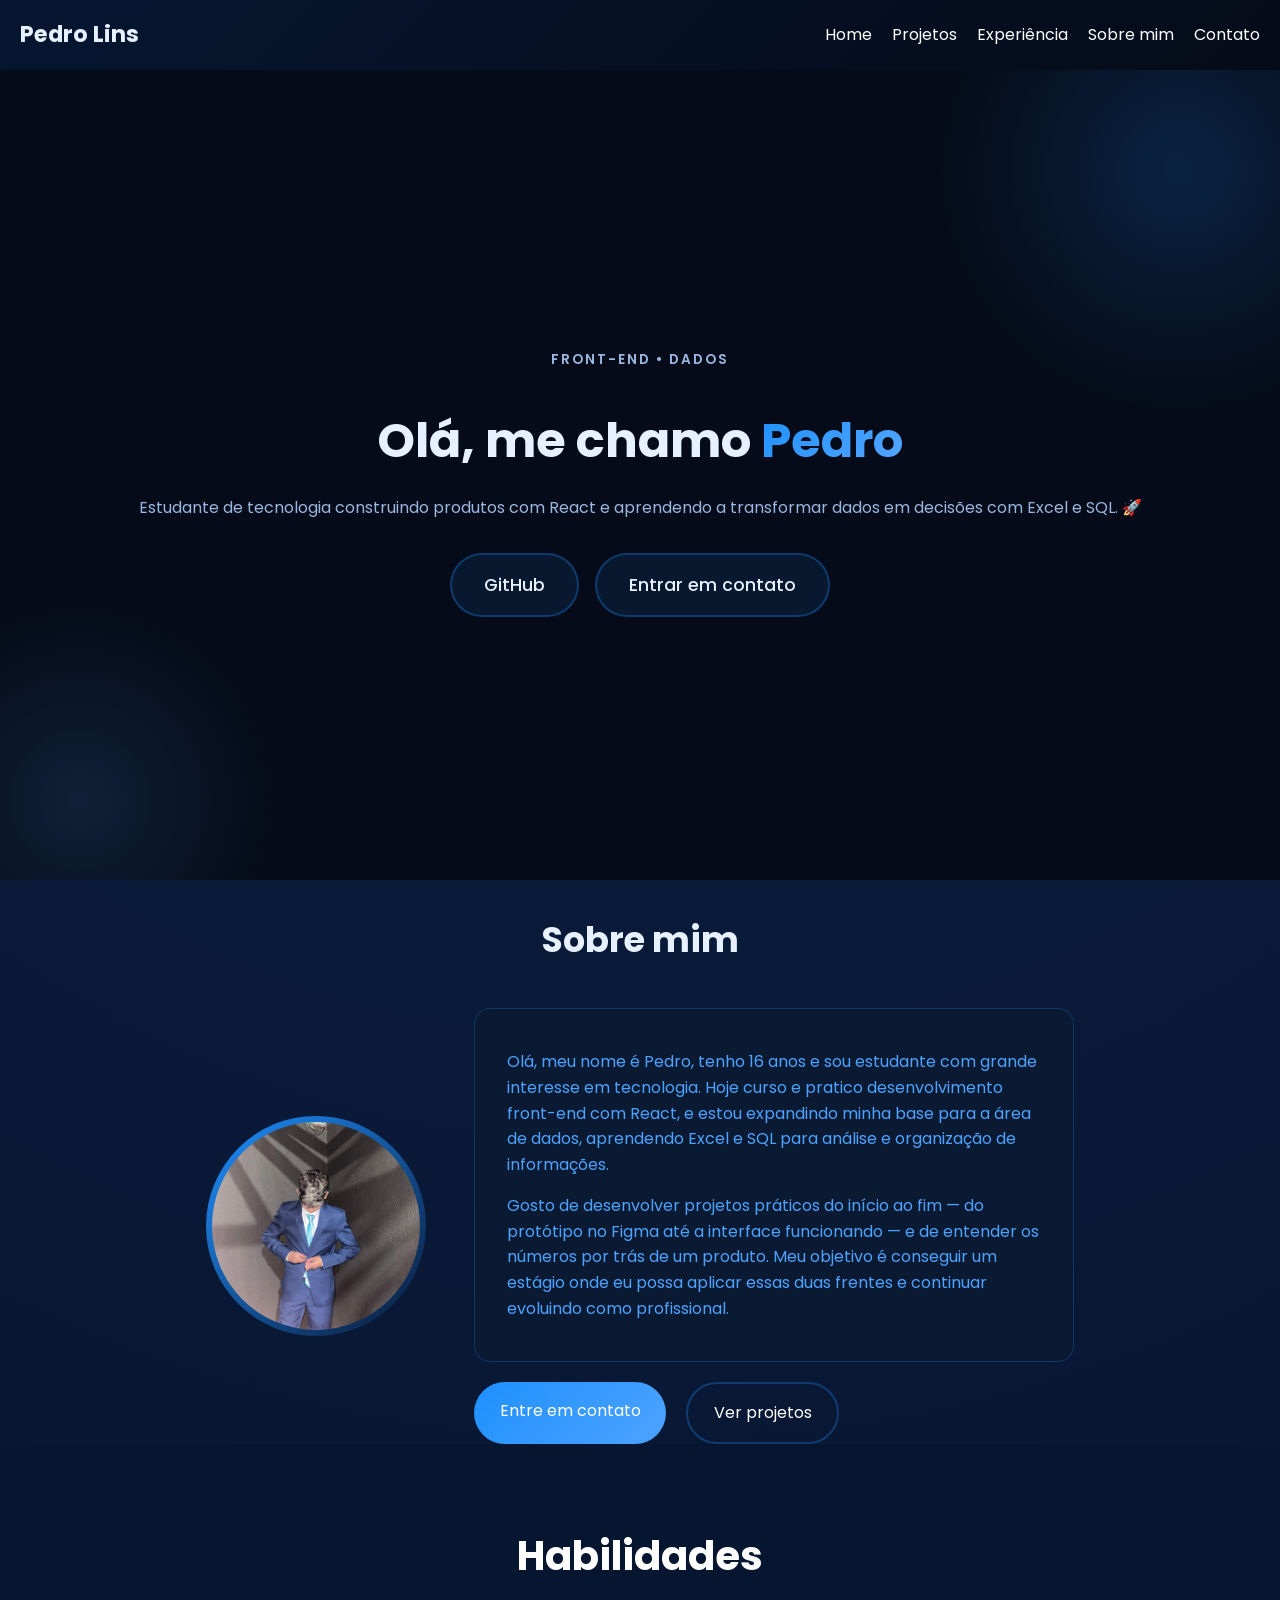
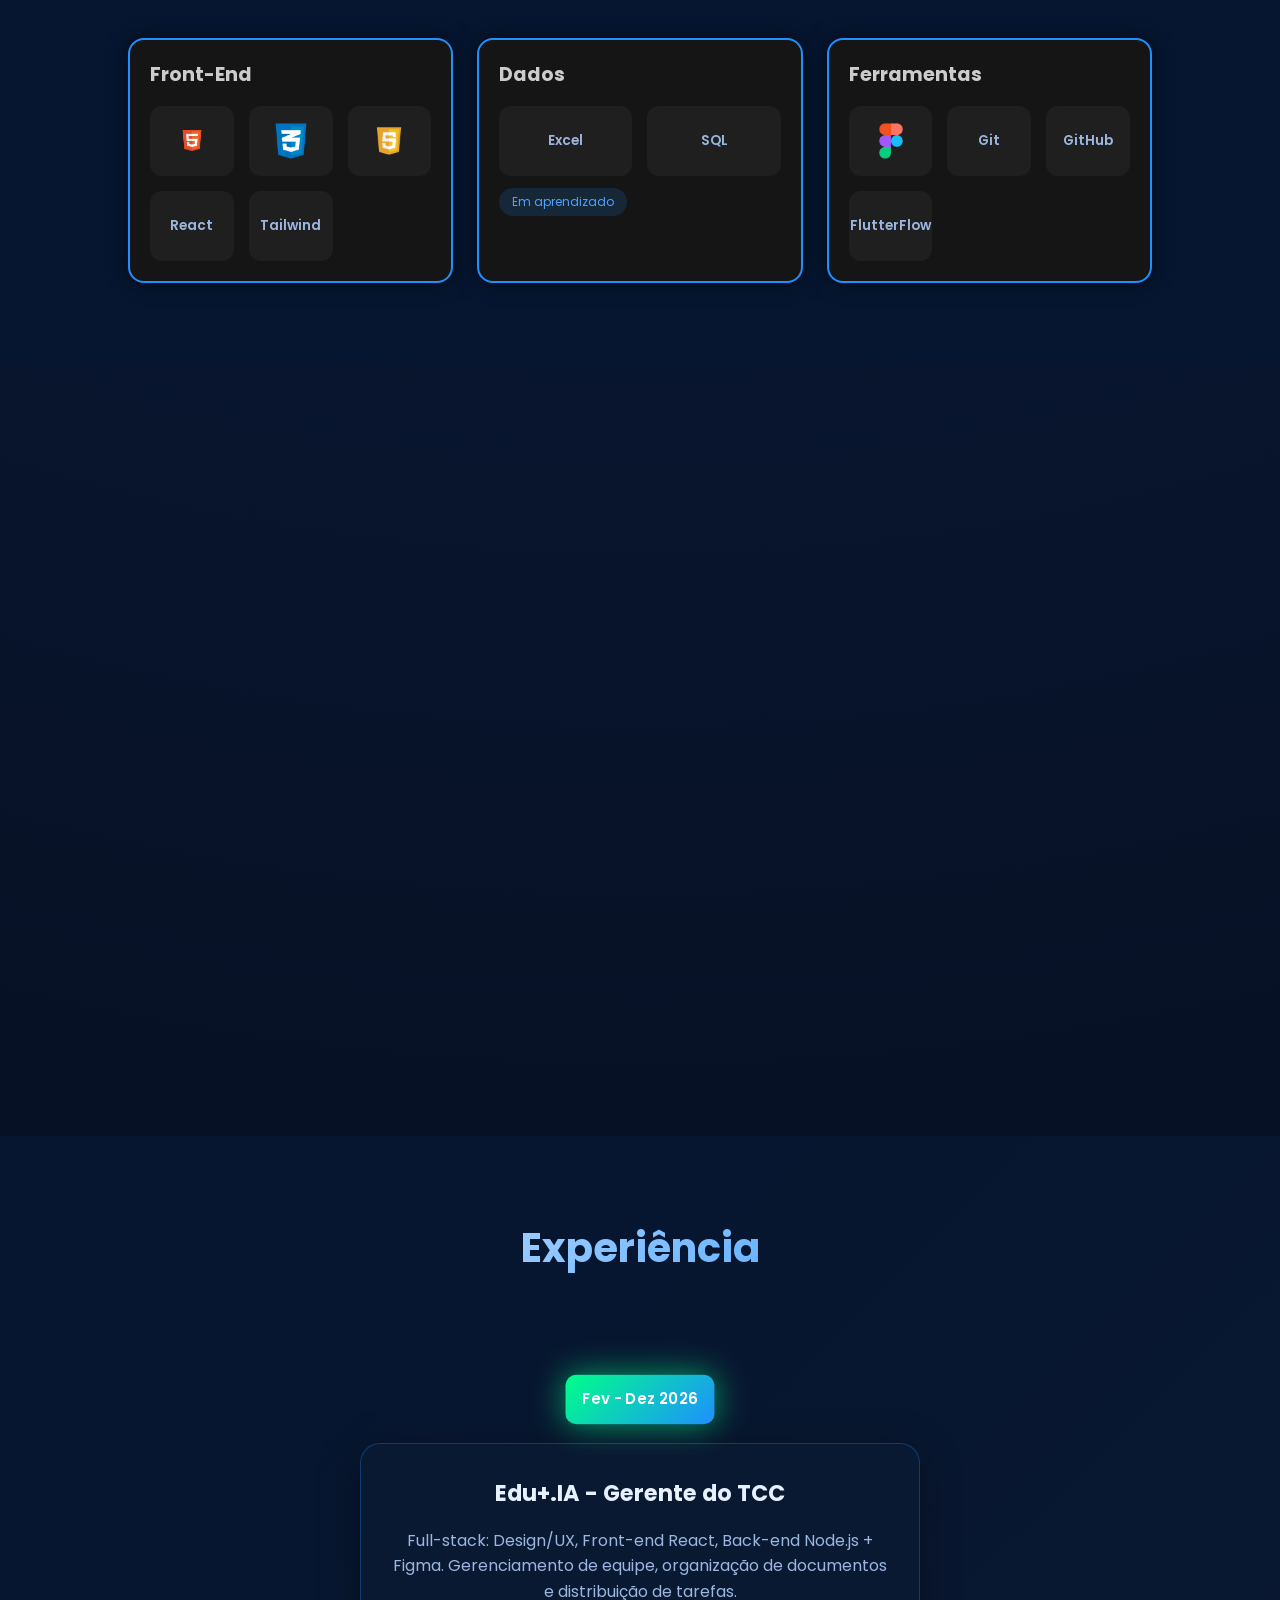
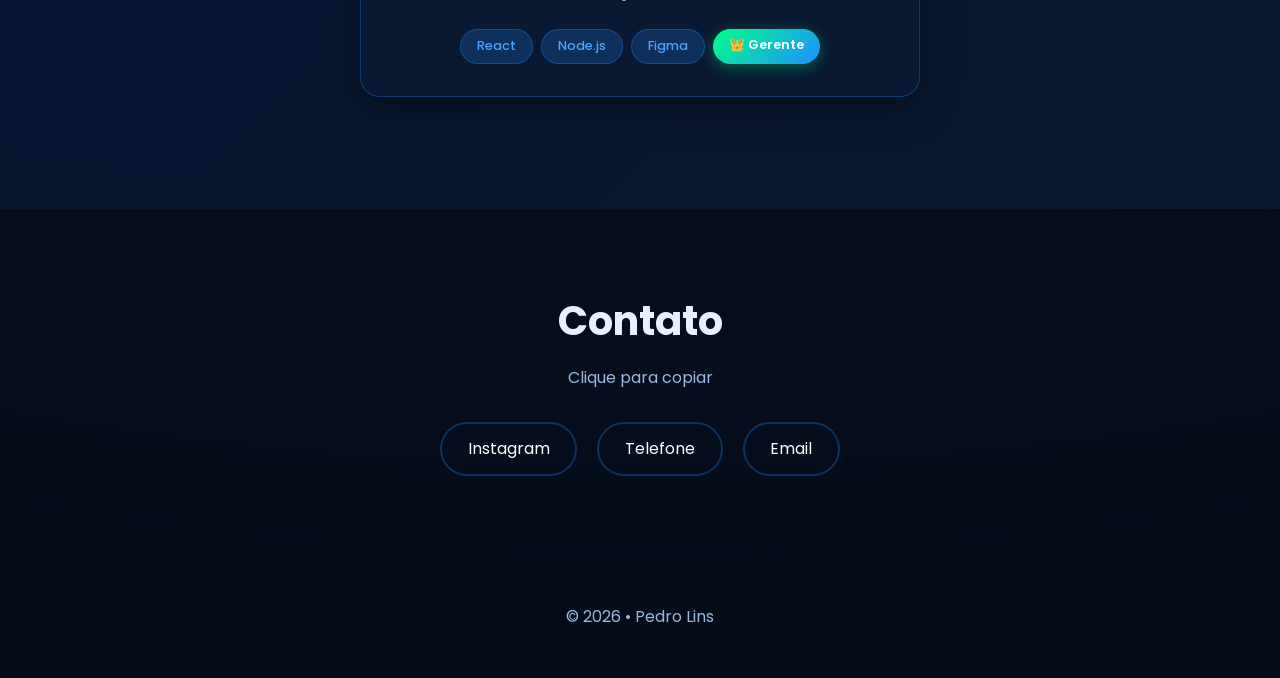
==== Portifólio/index.html @ 2cad2317 "melhorando a responsavidade" ====
<!doctype html>
<html lang="pt-BR">
  <head>
    <meta charset="UTF-8" />
    <meta name="viewport" content="width=device-width, initial-scale=1.0" />
    <title>Pedro Lins | Front-End & Dados</title>
    <meta
      name="description"
      content="Portfólio de Pedro Lins — desenvolvedor front-end em formação com foco em React, e em transição para análise de dados (Excel, SQL). Confira projetos, experiência e certificados."
    />
    <link rel="icon" href="data:image/svg+xml,<svg xmlns=%22http://www.w3.org/2000/svg%22 viewBox=%220 0 100 100%22><text y=%22.9em%22 font-size=%2290%22>👨‍💻</text></svg>" />
    <link rel="preconnect" href="https://fonts.googleapis.com" />
    <link
      href="https://fonts.googleapis.com/css2?family=Poppins:wght@400;500;600;700&display=swap"
      rel="stylesheet"
    />
    <link rel="stylesheet" href="porti.css" />
  </head>

  <body>
    <!-- menu -->
    <header class="menu">
      <div>
        <h1>Pedro Lins</h1>
      </div>

      <button class="menu-toggle" id="menuToggle" aria-label="Abrir menu" aria-expanded="false">
        <span></span><span></span><span></span>
      </button>

      <nav id="navMenu">
        <ul>
          <li><a href="#Home">Home</a></li>
          <li><a href="#Projetos">Projetos</a></li>
          <li><a href="#Experiencia">Experiência</a></li>
          <li><a href="#Sobre">Sobre mim</a></li>
          <li><a href="#Contato">Contato</a></li>
        </ul>
      </nav>
    </header>

    <!-- main -->
    <main id="Home">
      <div class="mainn">
        <div>
          <p class="eyebrow">Front-End • Dados</p>
          <h1>Olá, me chamo <span>Pedro</span></h1>
          <p>
            Estudante de tecnologia construindo produtos com React e
            aprendendo a transformar dados em decisões com Excel e SQL. 🚀
          </p>

          <div class="main-buttons">
            <a
              href="https://github.com/linspedro"
              id="bnt_git"
              class="but"
              target="_blank"
              rel="noopener noreferrer"
            >
              GitHub
            </a>
            <a href="#Contato" class="but">Entrar em contato</a>
          </div>
        </div>
      </div>
    </main>

    <!-- sobre mim -->
    <section class="sobre-mim reveal" id="Sobre">
      <h2 class="h2-sobre">Sobre mim</h2>

      <div class="sobre">
        <figure class="avatar">
          <img src="./src/pe.jpg" alt="Foto de perfil do Pedro" />
        </figure>

        <div class="sobre-part">
          <div class="text-sobre">
            <p>
              Olá, meu nome é Pedro, tenho 16 anos e sou estudante com grande
              interesse em tecnologia. Hoje curso e pratico desenvolvimento
              front-end com React, e estou expandindo minha base para a área
              de dados, aprendendo Excel e SQL para análise e organização de
              informações.
            </p>

            <p>
              Gosto de desenvolver projetos práticos do início ao fim — do
              protótipo no Figma até a interface funcionando — e de entender
              os números por trás de um produto. Meu objetivo é conseguir um
              estágio onde eu possa aplicar essas duas frentes e continuar
              evoluindo como profissional. 
            </p>
          </div>

          <div class="butt-sobre">
            <a href="#Contato" class="cot">Entre em contato</a>
            <a class="pro" href="#Projetos">Ver projetos</a>
          </div>
        </div>
      </div>

      <!-- Habilidades -->
      <div class="Habilidades">
        <h2>Habilidades</h2>

        <div class="skills-grid">
          <div class="skill-group reveal">
            <h5>Front-End</h5>
            <div class="skill-icons">
              <figure title="HTML"><img src="./src/html-logo-png-3.png" alt="HTML" /></figure>
              <figure title="CSS"><img src="./src/R.png" alt="CSS" /></figure>
              <figure title="JavaScript">
                <img
                  src="./src/javascript-logo-javascript-icon-transparent-free-png.webp"
                  alt="JavaScript"
                />
              </figure>
              <figure title="React"><span class="skill-text">React</span></figure>
              <figure title="Tailwind"><span class="skill-text">Tailwind</span></figure>
            </div>
          </div>

          <div class="skill-group reveal">
            <h5>Dados</h5>
            <div class="skill-icons">
              <figure title="Excel"><span class="skill-text">Excel</span></figure>
              <figure title="SQL"><span class="skill-text">SQL</span></figure>
            </div>
            <span class="skill-note">Em aprendizado</span>
          </div>

          <div class="skill-group reveal">
            <h5>Ferramentas</h5>
            <div class="skill-icons">
              <figure title="Figma"><img src="./src/figma-removebg-preview.png" alt="Figma" /></figure>
              <figure title="Git"><span class="skill-text">Git</span></figure>
              <figure title="GitHub"><span class="skill-text">GitHub</span></figure>
              <figure title="FlutterFlow"><span class="skill-text">FlutterFlow</span></figure>
            </div>
          </div>
        </div>
      </div>
    </section>

    <!-- Projetos -->
    <section class="Projeto reveal" id="Projetos">
      <h2>Projetos</h2>

      <div class="projeto-button">
        <button class="projeto-btn ativo" data-tab="facil" type="button">Projetos</button>
        <button class="projeto-btn" data-tab="medio" type="button">Figma</button>
      </div>

      <div class="projetoss">
        <div id="facil" class="projetos-nãoativo ativo">
          <div class="cards">
            <div class="card">
              <img src="./src/edu.PNG" alt="Imagem do projeto Edu+.IA" />
              <div class="card-content">
                <h3>Edu+.IA</h3>
                <p>
                  Plataforma de planejamento educacional com IA para ajudar
                  professores a organizar aulas e tarefas. Atuei como gerente
                  do projeto, front-end em React e front-end/back-end em
                  Node.js + PostgreSQL.
                </p>
                <button id="bnt_eduProjeto" type="button">Ver Projeto</button>
              </div>
            </div>
          </div>
        </div>

        <div id="medio" class="projetos-nãoativo">
          <div class="cards">
            <div class="card">
              <img src="./src/Capturar.PNG" alt="Protótipo capturado do Edu+.IA" />
              <div class="card-content">
                <h3>Edu+.IA</h3>
                <p>Protótipo de UI/UX da plataforma Edu+.IA, feito no Figma.</p>
                <button id="bnt_edu" type="button">Ver Protótipo</button>
              </div>
            </div>

            <div class="card">
              <img src="./src/horta.PNG" alt="Imagem do app organizador de horta" />
              <div class="card-content">
                <h3>Organizador de Horta</h3>
                <p>Protótipo de app para organizar plantas e tarefas de cuidado.</p>
                <button id="horta_bnt" type="button">Ver Protótipo</button>
              </div>
            </div>
          </div>
        </div>
      </div>
    </section>

    <!-- Experiência -->
    <section class="experiencia reveal" id="Experiencia">
      <h2>Experiência</h2>
      <div class="timeline-container">
        <div class="timeline timeline-single">
          <div class="timeline-card">
            <div class="timeline-badge ativo">Fev - Dez 2026</div>
            <div class="timeline-content">
              <h3>Edu+.IA - Gerente do TCC</h3>
              <p>
                Full-stack: Design/UX, Front-end React, Back-end Node.js + Figma.
                Gerenciamento de equipe, organização de documentos e distribuição de tarefas.
              </p>
              <div class="tech-badges">
                <span class="tech">React</span>
                <span class="tech">Node.js</span>
                <span class="tech">Figma</span>
                <span class="role">👑 Gerente</span>
              </div>
            </div>
          </div>
        </div>
      </div>
    </section>

    <!-- Contato -->
    <section class="contato reveal" id="Contato">
      <h2>Contato</h2>
      <p class="text-contato">Clique para copiar</p>

      <div class="buntt-contato">
        <button type="button" class="contato-btn" id="insta" data-default="Instagram" data-value="pedro_lins.h">
          Instagram
        </button>
        <button type="button" class="contato-btn" id="tele" data-default="Telefone" data-value="(45) 99834-8568">
          Telefone
        </button>
        <button type="button" class="contato-btn" id="Email" data-default="Email" data-value="lins90748@gmail.com">
          Email
        </button>
      </div>
    </section>

    <footer>© 2026 • Pedro Lins</footer>
    <script src="porti.js"></script>
  </body>
</html>
---- Portifólio/porti.css ----
* {
  margin: 0;
  padding: 0;
  box-sizing: border-box;
}

body {
  font-family: 'Poppins', sans-serif;
  background: radial-gradient(circle at top, #0b1f44, #050b18);
  color: #e6f0ff;
  line-height: 1.6;
  overflow-x: hidden;
}

a {
  text-decoration: none;
  color: inherit;
}

html {
  scroll-behavior: smooth;
}

body {
  opacity: 0;
  transition: opacity 0.8s ease;
}

body.loaded {
  opacity: 1;
}

/* focus visibility for keyboard users */
a:focus-visible,
button:focus-visible {
  outline: 2px solid #4da3ff;
  outline-offset: 3px;
}

/* =======================
   Reveal ao rolar a página
======================= */

.reveal {
  opacity: 0;
  transform: translateY(40px);
  transition: opacity 0.8s ease, transform 0.8s ease;
}

.reveal.visible {
  opacity: 1;
  transform: translateY(0);
}

.skill-group.reveal {
  transition-delay: 0.1s;
}

.skill-group.reveal:nth-child(2) {
  transition-delay: 0.2s;
}

.skill-group.reveal:nth-child(3) {
  transition-delay: 0.3s;
}

/* =======================
   Menu
======================= */

.menu {
  background: linear-gradient(315deg, #050b18, #061631);
  width: 100%;
  min-height: 70px;
  display: flex;
  align-items: center;
  justify-content: space-between;
  padding: 0 20px;
  position: sticky;
  top: 0;
  z-index: 100;
  transition: box-shadow 0.3s ease;
}

.menu.scrolled {
  box-shadow: 0 8px 25px rgba(0, 0, 0, 0.35);
}

.menu h1 {
  font-size: 1.4rem;
}

.menu ul {
  display: flex;
  gap: 20px;
  list-style: none;
}

.menu li {
  color: #ffffff;
  position: relative;
}

.menu li a {
  position: relative;
  padding-bottom: 4px;
}

.menu li a::after {
  content: '';
  position: absolute;
  left: 0;
  bottom: 0;
  width: 0;
  height: 2px;
  background: linear-gradient(90deg, #1e90ff, #4da3ff);
  transition: width 0.3s ease;
}

.menu li:hover a::after {
  width: 100%;
}

.menu li:hover {
  opacity: 0.85;
}

.menu-toggle {
  display: none;
  flex-direction: column;
  gap: 5px;
  background: none;
  border: none;
  cursor: pointer;
  padding: 8px;
  z-index: 101;
}

.menu-toggle span {
  width: 24px;
  height: 2px;
  background: #e6f0ff;
  transition: 0.3s;
}

.menu-toggle.aberto span:nth-child(1) {
  transform: translateY(7px) rotate(45deg);
}

.menu-toggle.aberto span:nth-child(2) {
  opacity: 0;
}

.menu-toggle.aberto span:nth-child(3) {
  transform: translateY(-7px) rotate(-45deg);
}

/* =======================
   Hero
======================= */

main {
  min-height: 90vh;
  display: flex;
  align-items: center;
  justify-content: center;
  padding: 2rem;
  background-color: #050b18;
  position: relative;
  overflow: hidden;
}

main::before {
  content: '';
  position: absolute;
  width: 500px;
  height: 500px;
  background: radial-gradient(circle, rgba(30, 144, 255, 0.18), transparent 70%);
  top: -150px;
  right: -150px;
  border-radius: 50%;
  animation: float 8s ease-in-out infinite;
  pointer-events: none;
}

main::after {
  content: '';
  position: absolute;
  width: 400px;
  height: 400px;
  background: radial-gradient(circle, rgba(77, 163, 255, 0.14), transparent 70%);
  bottom: -120px;
  left: -120px;
  border-radius: 50%;
  animation: float 10s ease-in-out infinite reverse;
  pointer-events: none;
}

@keyframes float {
  0%, 100% {
    transform: translateY(0) scale(1);
  }
  50% {
    transform: translateY(30px) scale(1.05);
  }
}

.mainn {
  max-width: 1100px;
  width: 100%;
  display: flex;
  justify-content: center;
  align-items: center;
  text-align: center;
  position: relative;
  z-index: 1;
  animation: heroIn 0.9s ease both;
}

@keyframes heroIn {
  from {
    opacity: 0;
    transform: translateY(24px);
  }
  to {
    opacity: 1;
    transform: translateY(0);
  }
}

.eyebrow {
  color: #4da3ff;
  font-size: 0.85rem;
  font-weight: 600;
  letter-spacing: 0.15em;
  text-transform: uppercase;
  margin-bottom: 0.75rem;
  animation: heroIn 0.7s ease both;
}

.mainn h1 {
  font-size: clamp(2.1rem, 6vw, 3rem);
  animation: heroIn 0.8s ease 0.1s both;
}

.mainn h1 span {
  background: linear-gradient(135deg, #1e90ff, #4da3ff, #7fc4ff);
  background-size: 200% auto;
  -webkit-background-clip: text;
  -webkit-text-fill-color: transparent;
  background-clip: text;
  animation: shine 4s linear infinite;
}

@keyframes shine {
  to {
    background-position: 200% center;
  }
}

.mainn p {
  color: #9bb7e0;
  margin: 1rem 0 2rem;
  animation: heroIn 0.8s ease 0.2s both;
}

.main-buttons {
  display: flex;
  gap: 1rem;
  justify-content: center;
  flex-wrap: wrap;
  animation: heroIn 0.8s ease 0.3s both;
}

.but {
  background: rgba(30, 144, 255, 0.1);
  border: 2px solid rgba(30, 144, 255, 0.3);
  color: #e6f0ff;
  font-size: 1.1rem;
  font-weight: 500;
  cursor: pointer;
  padding: 1rem 2rem;
  border-radius: 50px;
  transition: all 0.4s ease;
  backdrop-filter: blur(10px);
  position: relative;
  overflow: hidden;
}

.but::before {
  content: '';
  position: absolute;
  top: 0;
  left: -100%;
  width: 100%;
  height: 100%;
  background: linear-gradient(90deg, transparent, rgba(255, 255, 255, 0.2), transparent);
  transition: left 0.5s;
}

.but:hover::before {
  left: 100%;
}

.but:hover {
  transform: translateY(-4px);
  border-color: #1e90ff;
  box-shadow: 0 10px 30px rgba(30, 144, 255, 0.4);
  color: #fff;
}

.but:active {
  transform: translateY(-1px) scale(0.98);
}

/* =======================
   Sobre mim
======================= */

.sobre-mim {
  padding-top: 2rem;
}

.h2-sobre {
  text-align: center;
  font-size: clamp(1.7rem, 5vw, 2.2rem);
  margin-bottom: 2.5rem;
}

.sobre {
  display: flex;
  align-items: center;
  justify-content: center;
  gap: 3rem;
  flex-wrap: wrap;
  padding: 0 1rem;
}

.sobre-part {
  display: flex;
  flex-direction: column;
  max-width: 600px;
  width: 100%;
}

.avatar {
  width: 220px;
  height: 220px;
  flex-shrink: 0;
  border-radius: 50%;
  padding: 6px;
  background: linear-gradient(135deg, #1e90ff, transparent);
  animation: pulseRing 3.5s ease-in-out infinite;
}

@keyframes pulseRing {
  0%, 100% {
    box-shadow: 0 0 0 0 rgba(30, 144, 255, 0.35);
  }
  50% {
    box-shadow: 0 0 0 14px rgba(30, 144, 255, 0);
  }
}

.avatar img {
  width: 100%;
  height: 100%;
  border-radius: 50%;
  object-fit: cover;
  transition: transform 0.5s ease;
}

.avatar:hover img {
  transform: scale(1.06);
}

.text-sobre {
  display: flex;
  flex-direction: column;
  background: #0b1a33;
  border: 1px solid rgba(30, 144, 255, 0.25);
  border-radius: 16px;
  padding: 2.5rem 2rem;
  color: #4da3ff;
  transition: border-color 0.4s ease, transform 0.4s ease;
}

.text-sobre:hover {
  border-color: rgba(30, 144, 255, 0.5);
  transform: translateY(-4px);
}

.text-sobre p {
  margin-bottom: 1rem;
}

.text-sobre p:last-child {
  margin-bottom: 0;
}

.butt-sobre {
  display: flex;
  margin-top: 20px;
  gap: 20px;
  flex-wrap: wrap;
}

.cot {
  padding: 1rem 1.6rem;
  border-radius: 40px;
  transition: 0.3s;
  cursor: pointer;
  background: linear-gradient(135deg, #1e90ff, #4da3ff);
  color: #ffffff;
  border: none;
}

.cot:hover {
  transform: translateY(-2px);
  box-shadow: 0 10px 25px rgba(30, 144, 255, 0.4);
}

.pro {
  padding: 1rem 1.6rem;
  border-radius: 40px;
  border: 2px solid rgba(30, 144, 255, 0.3);
  transition: 0.3s;
  background: none;
  color: #ffffff;
  cursor: pointer;
}

.pro:hover {
  transform: translateY(-2px);
  border-color: #1e90ff;
  box-shadow: 0 10px 25px rgba(30, 144, 255, 0.25);
}

/* =======================
   Habilidades
======================= */

.Habilidades {
  width: 100%;
  padding: 80px 10%;
  background: #061631;
  color: #fff;
}

.Habilidades h2 {
  text-align: center;
  margin-bottom: 50px;
  font-size: clamp(1.8rem, 5vw, 2.5rem);
}

.skills-grid {
  display: grid;
  grid-template-columns: repeat(auto-fit, minmax(260px, 1fr));
  gap: 1.5rem;
  max-width: 1100px;
  margin: 0 auto;
}

.skill-group {
  background: #151515;
  border-radius: 16px;
  padding: 20px;
  box-shadow: 0 0 20px #00000099;
  border: 2px solid #1e90ff;
  position: relative;
  transition: transform 0.4s ease, box-shadow 0.4s ease;
}

.skill-group:hover {
  transform: translateY(-6px);
  box-shadow: 0 15px 35px rgba(30, 144, 255, 0.3);
}

.skill-group h5 {
  font-size: 1.2rem;
  margin-bottom: 15px;
  color: #ccc;
}

.skill-icons {
  display: grid;
  grid-template-columns: repeat(auto-fit, minmax(80px, 1fr));
  gap: 15px;
}

.skill-icons figure {
  height: 70px;
  background: #1f1f1f;
  border-radius: 12px;
  display: flex;
  justify-content: center;
  align-items: center;
  transition: 0.3s;
}

.skill-icons figure:hover {
  background: #2a2a2a;
  transform: translateY(-5px) scale(1.05);
}

.skill-icons img {
  width: 40px;
  transition: transform 0.3s ease;
}

.skill-icons figure:hover img {
  transform: rotate(-6deg);
}

.skill-text {
  font-size: 0.85rem;
  font-weight: 600;
  color: #9bb7e0;
  text-align: center;
  padding: 0 6px;
}

.skill-note {
  display: inline-block;
  margin-top: 12px;
  font-size: 0.75rem;
  color: #4da3ff;
  background: rgba(30, 144, 255, 0.15);
  padding: 0.3rem 0.8rem;
  border-radius: 999px;
  animation: softPulse 2.6s ease-in-out infinite;
}

@keyframes softPulse {
  0%, 100% {
    opacity: 1;
  }
  50% {
    opacity: 0.55;
  }
}

/* =======================
   Projetos
======================= */

.Projeto {
  padding: 80px 5%;
  background: linear-gradient(135deg, rgba(11, 26, 51, 0.8), rgba(6, 22, 49, 0.8));
  position: relative;
  overflow: hidden;
}

.Projeto::before {
  content: '';
  position: absolute;
  top: 0;
  left: 0;
  right: 0;
  height: 1px;
  background: linear-gradient(90deg, transparent, #1e90ff, transparent);
}

.Projeto h2 {
  font-size: clamp(1.8rem, 5vw, 2.5rem);
  text-align: center;
  margin-bottom: 3rem;
  background: linear-gradient(135deg, #e6f0ff, #1e90ff);
  -webkit-background-clip: text;
  -webkit-text-fill-color: transparent;
  background-clip: text;
  font-weight: 700;
}

.projeto-button {
  display: flex;
  justify-content: center;
  gap: 1.5rem;
  margin-bottom: 4rem;
  flex-wrap: wrap;
}

.projeto-btn {
  background: rgba(30, 144, 255, 0.1);
  border: 2px solid rgba(30, 144, 255, 0.3);
  color: #e6f0ff;
  font-size: 1.1rem;
  font-weight: 500;
  cursor: pointer;
  padding: 1rem 2rem;
  border-radius: 50px;
  transition: all 0.4s ease;
  backdrop-filter: blur(10px);
  position: relative;
  overflow: hidden;
}

.projeto-btn::before {
  content: '';
  position: absolute;
  top: 0;
  left: -100%;
  width: 100%;
  height: 100%;
  background: linear-gradient(90deg, transparent, rgba(255, 255, 255, 0.2), transparent);
  transition: left 0.5s;
}

.projeto-btn:hover::before {
  left: 100%;
}

.projeto-btn:hover {
  transform: translateY(-4px);
  border-color: #1e90ff;
  box-shadow: 0 10px 30px rgba(30, 144, 255, 0.4);
  color: #fff;
}

.projeto-btn.ativo {
  background: linear-gradient(135deg, #1e90ff, #4da3ff);
  border-color: #1e90ff;
  color: #fff;
  box-shadow: 0 0 30px rgba(30, 144, 255, 0.6);
  transform: scale(1.05);
}

.projetoss {
  display: flex;
  justify-content: center;
  width: 100%;
}

.projetos-nãoativo {
  display: none;
  width: 100%;
}

.projetos-nãoativo.ativo {
  display: block;
  animation: fadeInUp 0.6s ease forwards;
}

@keyframes fadeInUp {
  from {
    opacity: 0;
    transform: translateY(30px);
  }
  to {
    opacity: 1;
    transform: translateY(0);
  }
}

.cards {
  display: grid;
  grid-template-columns: repeat(auto-fit, minmax(280px, 1fr));
  gap: 2rem;
  justify-content: center;
  padding: 0 1rem;
  max-width: 1200px;
  margin: 0 auto;
}

.card {
  background: rgba(11, 26, 51, 0.9);
  border-radius: 24px;
  border: 1px solid rgba(30, 144, 255, 0.3);
  overflow: hidden;
  transition: all 0.4s ease;
  position: relative;
  backdrop-filter: blur(10px);
  box-shadow: 0 8px 32px rgba(0, 0, 0, 0.3);
}

.card:hover {
  transform: translateY(-12px) scale(1.02);
  border-color: #1e90ff;
  box-shadow: 0 20px 50px rgba(30, 144, 255, 0.4), 0 0 0 1px rgba(30, 144, 255, 0.3);
}

.card img {
  width: 100%;
  height: 180px;
  object-fit: cover;
  transition: transform 0.6s ease;
}

.card:hover img {
  transform: scale(1.08);
}

.card-content {
  padding: 1.5rem;
}

.card-content h3 {
  color: #e6f0ff;
  margin-bottom: 10px;
}

.card-content p {
  color: #9bb7e0;
  font-size: 14px;
  margin-bottom: 15px;
}

.card-content button {
  padding: 0.75rem 1.5rem;
  border-radius: 50px;
  border: 2px solid transparent;
  background: linear-gradient(135deg, #1e90ff, #4da3ff);
  color: white;
  cursor: pointer;
  transition: all 0.3s ease;
  font-weight: 500;
  width: 100%;
}

.card-content button:hover {
  transform: translateY(-3px);
  border-color: rgba(255, 255, 255, 0.3);
  box-shadow: 0 8px 25px rgba(30, 144, 255, 0.4);
}

/* =======================
   Certificados
======================= */

.certificados {
  padding: 80px 5%;
  background: linear-gradient(135deg, rgba(11, 26, 51, 0.6), rgba(6, 22, 49, 0.6));
  position: relative;
  overflow: hidden;
}

.certificados::before {
  content: '';
  position: absolute;
  top: 0;
  left: 0;
  right: 0;
  height: 1px;
  background: linear-gradient(90deg, transparent, #1e90ff, transparent);
}

.certificados h2 {
  font-size: clamp(1.8rem, 5vw, 2.5rem);
  text-align: center;
  margin-bottom: 3rem;
  background: linear-gradient(135deg, #e6f0ff, #1e90ff);
  -webkit-background-clip: text;
  -webkit-text-fill-color: transparent;
  background-clip: text;
  font-weight: 700;
}

.cert-grid {
  display: grid;
  grid-template-columns: repeat(auto-fit, minmax(260px, 1fr));
  gap: 2rem;
  max-width: 1200px;
  margin: 0 auto;
}

.cert-card {
  background: rgba(11, 26, 51, 0.9);
  border-radius: 24px;
  border: 1px solid rgba(30, 144, 255, 0.3);
  padding: 1.6rem;
  box-shadow: 0 8px 32px rgba(0, 0, 0, 0.3);
  backdrop-filter: blur(10px);
  transition: all 0.4s ease;
}

.cert-card:hover {
  transform: translateY(-10px);
  border-color: #1e90ff;
  box-shadow: 0 20px 50px rgba(30, 144, 255, 0.35);
}

.cert-card h3 {
  margin-bottom: 0.8rem;
  color: #e6f0ff;
  font-size: 1.2rem;
}

.cert-card p {
  color: #9bb7e0;
  font-size: 14px;
  margin-bottom: 1.2rem;
}

.cert-btn {
  display: inline-flex;
  align-items: center;
  justify-content: center;
  padding: 0.85rem 1.3rem;
  border-radius: 50px;
  background: linear-gradient(135deg, #1e90ff, #4da3ff);
  color: #fff;
  border: 2px solid transparent;
  cursor: pointer;
  text-decoration: none;
  transition: all 0.3s ease;
}

.cert-btn:hover {
  transform: translateY(-3px);
  border-color: rgba(255, 255, 255, 0.3);
  box-shadow: 0 8px 25px rgba(30, 144, 255, 0.4);
}

/* =======================
   Experiência / Timeline
======================= */

.experiencia {
  padding: 80px 5%;
  background: linear-gradient(135deg, rgba(6, 22, 49, 0.9), rgba(11, 26, 51, 0.9));
}

.experiencia h2 {
  font-size: clamp(1.8rem, 5vw, 2.5rem);
  text-align: center;
  margin-bottom: 4rem;
  background: linear-gradient(135deg, #e6f0ff, #1e90ff);
  -webkit-background-clip: text;
  -webkit-text-fill-color: transparent;
  background-clip: text;
  font-weight: 700;
}

.timeline-container {
  max-width: 700px;
  margin: 0 auto;
}

.timeline {
  position: relative;
  padding: 2rem 0;
}

/* Com um único card, a timeline vira um "marco" centralizado, sem trilho */
.timeline-single {
  display: flex;
  justify-content: center;
}

.timeline-single .timeline-card {
  flex-direction: column;
  align-items: center;
  text-align: center;
  margin-bottom: 0;
  max-width: 560px;
  width: 100%;
}

.timeline-card {
  display: flex;
  align-items: center;
  margin-bottom: 4rem;
  position: relative;
  opacity: 0;
  transform: translateY(30px);
  animation: fadeInUp 0.8s ease forwards;
  animation-delay: 0.15s;
}

.timeline-badge {
  background: linear-gradient(135deg, #1e90ff, #4da3ff);
  color: white;
  padding: 0.75rem 1rem;
  border-radius: 10px;
  text-align: center;
  font-weight: 600;
  font-size: 0.9rem;
  box-shadow: 0 8px 20px rgba(30, 144, 255, 0.4);
  position: relative;
  z-index: 2;
}

.timeline-badge.ativo {
  background: linear-gradient(135deg, #00ff88, #1e90ff);
  box-shadow: 0 0 30px rgba(0, 255, 136, 0.6);
  transform: scale(1.05);
  animation: badgeGlow 2.4s ease-in-out infinite;
}

@keyframes badgeGlow {
  0%, 100% {
    box-shadow: 0 0 20px rgba(0, 255, 136, 0.45);
  }
  50% {
    box-shadow: 0 0 34px rgba(0, 255, 136, 0.75);
  }
}

.timeline-single .timeline-badge {
  margin-bottom: 1.25rem;
}

.timeline-content {
  flex: 1;
  background: rgba(11, 26, 51, 0.9);
  padding: 2rem;
  border-radius: 20px;
  border: 1px solid rgba(30, 144, 255, 0.3);
  backdrop-filter: blur(15px);
  box-shadow: 0 10px 40px rgba(0, 0, 0, 0.4);
  margin: 0 2rem;
  transition: transform 0.4s ease, box-shadow 0.4s ease, border-color 0.4s ease;
  width: 100%;
}

.timeline-content:hover {
  transform: translateY(-6px);
  border-color: rgba(30, 144, 255, 0.6);
  box-shadow: 0 18px 45px rgba(30, 144, 255, 0.3);
}

.timeline-single .timeline-content {
  margin: 0;
}

.timeline-content h3 {
  color: #e6f0ff;
  margin-bottom: 1rem;
  font-size: 1.4rem;
}

.timeline-content p {
  color: #9bb7e0;
  margin-bottom: 1.5rem;
}

.tech-badges {
  display: flex;
  flex-wrap: wrap;
  gap: 0.5rem;
}

.timeline-single .tech-badges {
  justify-content: center;
}

.tech {
  background: rgba(30, 144, 255, 0.2);
  color: #4da3ff;
  padding: 0.4rem 1rem;
  border-radius: 20px;
  font-size: 0.8rem;
  font-weight: 500;
  border: 1px solid rgba(30, 144, 255, 0.3);
  transition: transform 0.3s ease, background 0.3s ease;
}

.tech:hover {
  transform: translateY(-2px);
  background: rgba(30, 144, 255, 0.35);
}

.role {
  background: linear-gradient(135deg, #00ff88, #1e90ff);
  color: white;
  padding: 0.4rem 1rem;
  border-radius: 20px;
  font-size: 0.8rem;
  font-weight: 600;
  box-shadow: 0 4px 15px rgba(0, 255, 136, 0.3);
}

/* =======================
   Contato
======================= */

.contato {
  margin: auto;
  padding: 5rem 2rem;
}

.contato h2 {
  font-size: clamp(1.8rem, 5vw, 2.5rem);
  text-align: center;
  margin-bottom: 0.75rem;
}

.text-contato {
  text-align: center;
  color: #9bb7e0;
  margin-bottom: 2rem;
}

.buntt-contato {
  display: flex;
  gap: 20px;
  flex-wrap: wrap;
  justify-content: center;
}

.contato-btn {
  padding: 0.75rem 1.6rem;
  border-radius: 40px;
  border: 2px solid rgba(30, 144, 255, 0.3);
  transition: 0.3s;
  background: none;
  color: #ffffff;
  cursor: pointer;
  font: inherit;
}

.contato-btn:hover {
  transform: translateY(-3px);
}

.contato-btn.copiado {
  border-color: #38ff1e;
  color: #38ff1e;
  animation: copiedPop 0.4s ease;
}

@keyframes copiedPop {
  0% {
    transform: scale(1);
  }
  40% {
    transform: scale(1.08);
  }
  100% {
    transform: scale(1);
  }
}

#insta:hover {
  border-color: rgba(245, 7, 7, 0.75);
}

#tele:hover {
  border-color: rgba(56, 255, 30, 0.64);
}

#Email:hover {
  border-color: rgba(252, 255, 49, 0.75);
}

footer {
  text-align: center;
  padding: 3rem 2rem;
  color: #9bb7e0;
}

/* =======================
   Respeita usuários que preferem menos movimento
======================= */

@media (prefers-reduced-motion: reduce) {
  *,
  *::before,
  *::after {
    animation-duration: 0.001ms !important;
    animation-iteration-count: 1 !important;
    transition-duration: 0.001ms !important;
    scroll-behavior: auto !important;
  }
}

/* =======================
   Responsivo — tablets (≤ 1024px)
======================= */

@media (max-width: 1024px) {
  .Habilidades {
    padding: 70px 6%;
  }

  .sobre {
    gap: 2rem;
  }

  main::before,
  main::after {
    width: 350px;
    height: 350px;
  }
}

/* =======================
   Responsivo — celulares grandes / tablets em pé (≤ 768px)
======================= */

@media (max-width: 768px) {
  .menu-toggle {
    display: flex;
  }

  #navMenu {
    position: absolute;
    top: 70px;
    left: 0;
    width: 100%;
    background: #061631;
    max-height: 0;
    overflow: hidden;
    transition: max-height 0.35s ease;
    box-shadow: 0 12px 25px rgba(0, 0, 0, 0.35);
  }

  #navMenu.aberto {
    max-height: 400px;
  }

  .menu ul {
    flex-direction: column;
    gap: 0;
    padding: 10px 0 16px;
  }

  .menu li {
    padding: 12px 0;
    text-align: center;
    border-top: 1px solid rgba(30, 144, 255, 0.15);
  }

  main {
    min-height: auto;
    padding: 4rem 1.5rem;
  }

  .mainn p {
    padding: 0 0.5rem;
  }

  .main-buttons {
    flex-direction: column;
    align-items: stretch;
  }

  .but {
    text-align: center;
    padding: 0.9rem 1.5rem;
  }

  main::before,
  main::after {
    width: 260px;
    height: 260px;
  }

  .sobre-mim {
    padding-top: 1rem;
  }

  .sobre {
    flex-direction: column;
    text-align: center;
    padding: 0 1.25rem;
  }

  .avatar {
    width: 170px;
    height: 170px;
  }

  .text-sobre {
    padding: 1.75rem 1.5rem;
  }

  .butt-sobre {
    justify-content: center;
  }

  .Habilidades {
    padding: 60px 6%;
  }

  .skills-grid {
    grid-template-columns: 1fr;
  }

  .Projeto,
  .certificados,
  .experiencia {
    padding: 60px 6%;
  }

  .projeto-button {
    flex-direction: column;
    align-items: stretch;
  }

  .projeto-btn {
    text-align: center;
  }

  .cards {
    grid-template-columns: 1fr;
    gap: 1.5rem;
    padding: 0;
  }

  .timeline-content {
    padding: 1.5rem;
  }

  .contato {
    padding: 3.5rem 1.5rem;
  }

  .buntt-contato {
    flex-direction: column;
    align-items: stretch;
  }

  .contato-btn {
    text-align: center;
  }
}

/* =======================
   Responsivo — celulares pequenos (≤ 480px)
======================= */

@media (max-width: 480px) {
  .menu {
    padding: 0 14px;
  }

  .menu h1 {
    font-size: 1.2rem;
  }

  main {
    padding: 3rem 1.25rem;
  }

  .mainn h1 {
    font-size: 1.9rem;
  }

  .mainn p {
    font-size: 0.95rem;
  }

  .avatar {
    width: 140px;
    height: 140px;
  }

  .text-sobre {
    padding: 1.5rem 1.1rem;
    font-size: 0.95rem;
  }

  .cot,
  .pro {
    width: 100%;
    text-align: center;
  }

  .skill-icons {
    grid-template-columns: repeat(auto-fit, minmax(64px, 1fr));
  }

  .skill-icons figure {
    height: 60px;
  }

  .skill-icons img {
    width: 32px;
  }

  .card img {
    height: 150px;
  }

  .card-content {
    padding: 1.2rem;
  }

  .timeline-content {
    margin: 0;
    padding: 1.4rem;
  }

  .timeline-content h3 {
    font-size: 1.2rem;
  }

  .cert-card {
    padding: 1.2rem;
  }

  footer {
    padding: 2rem 1rem;
    font-size: 0.85rem;
  }
}

/* =======================
   Responsivo — telas bem pequenas (≤ 340px)
======================= */

@media (max-width: 340px) {
  .mainn h1 {
    font-size: 1.6rem;
  }

  .avatar {
    width: 120px;
    height: 120px;
  }

  .skill-icons {
    grid-template-columns: repeat(2, 1fr);
  }
}
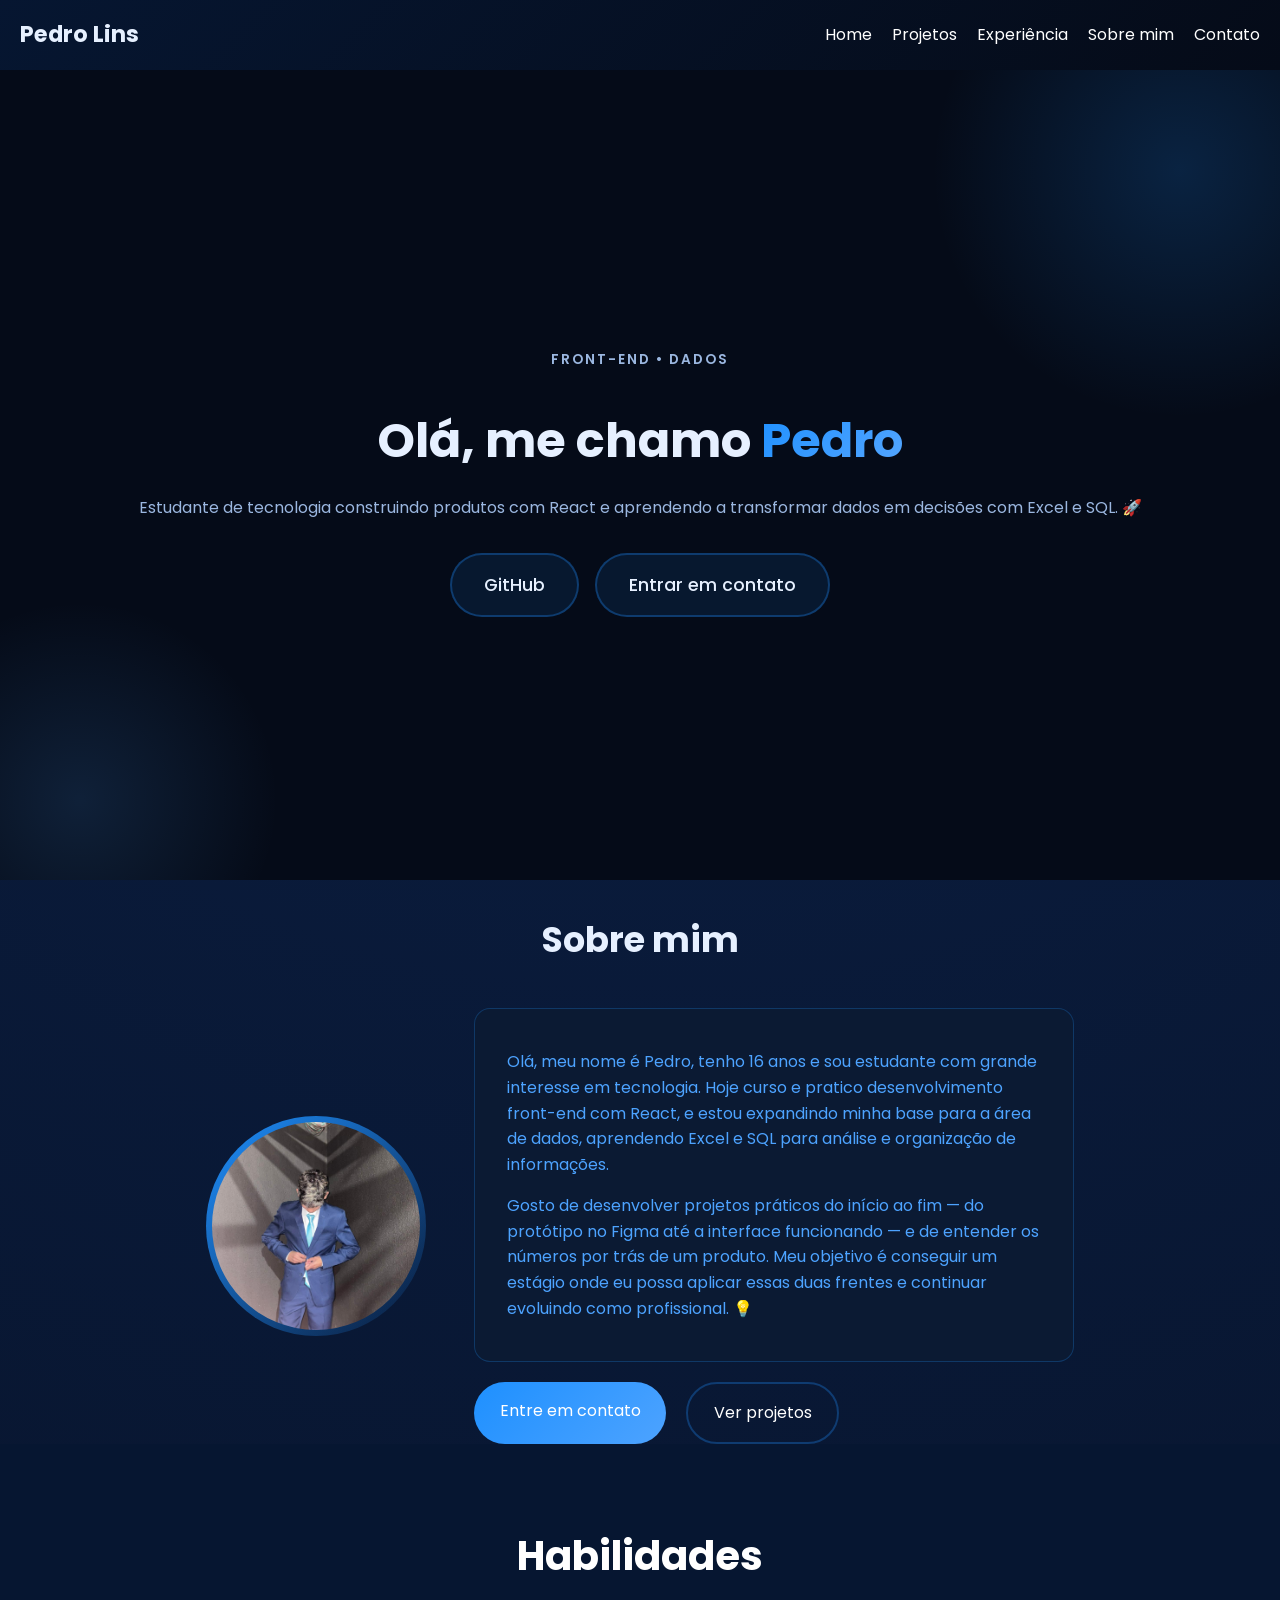
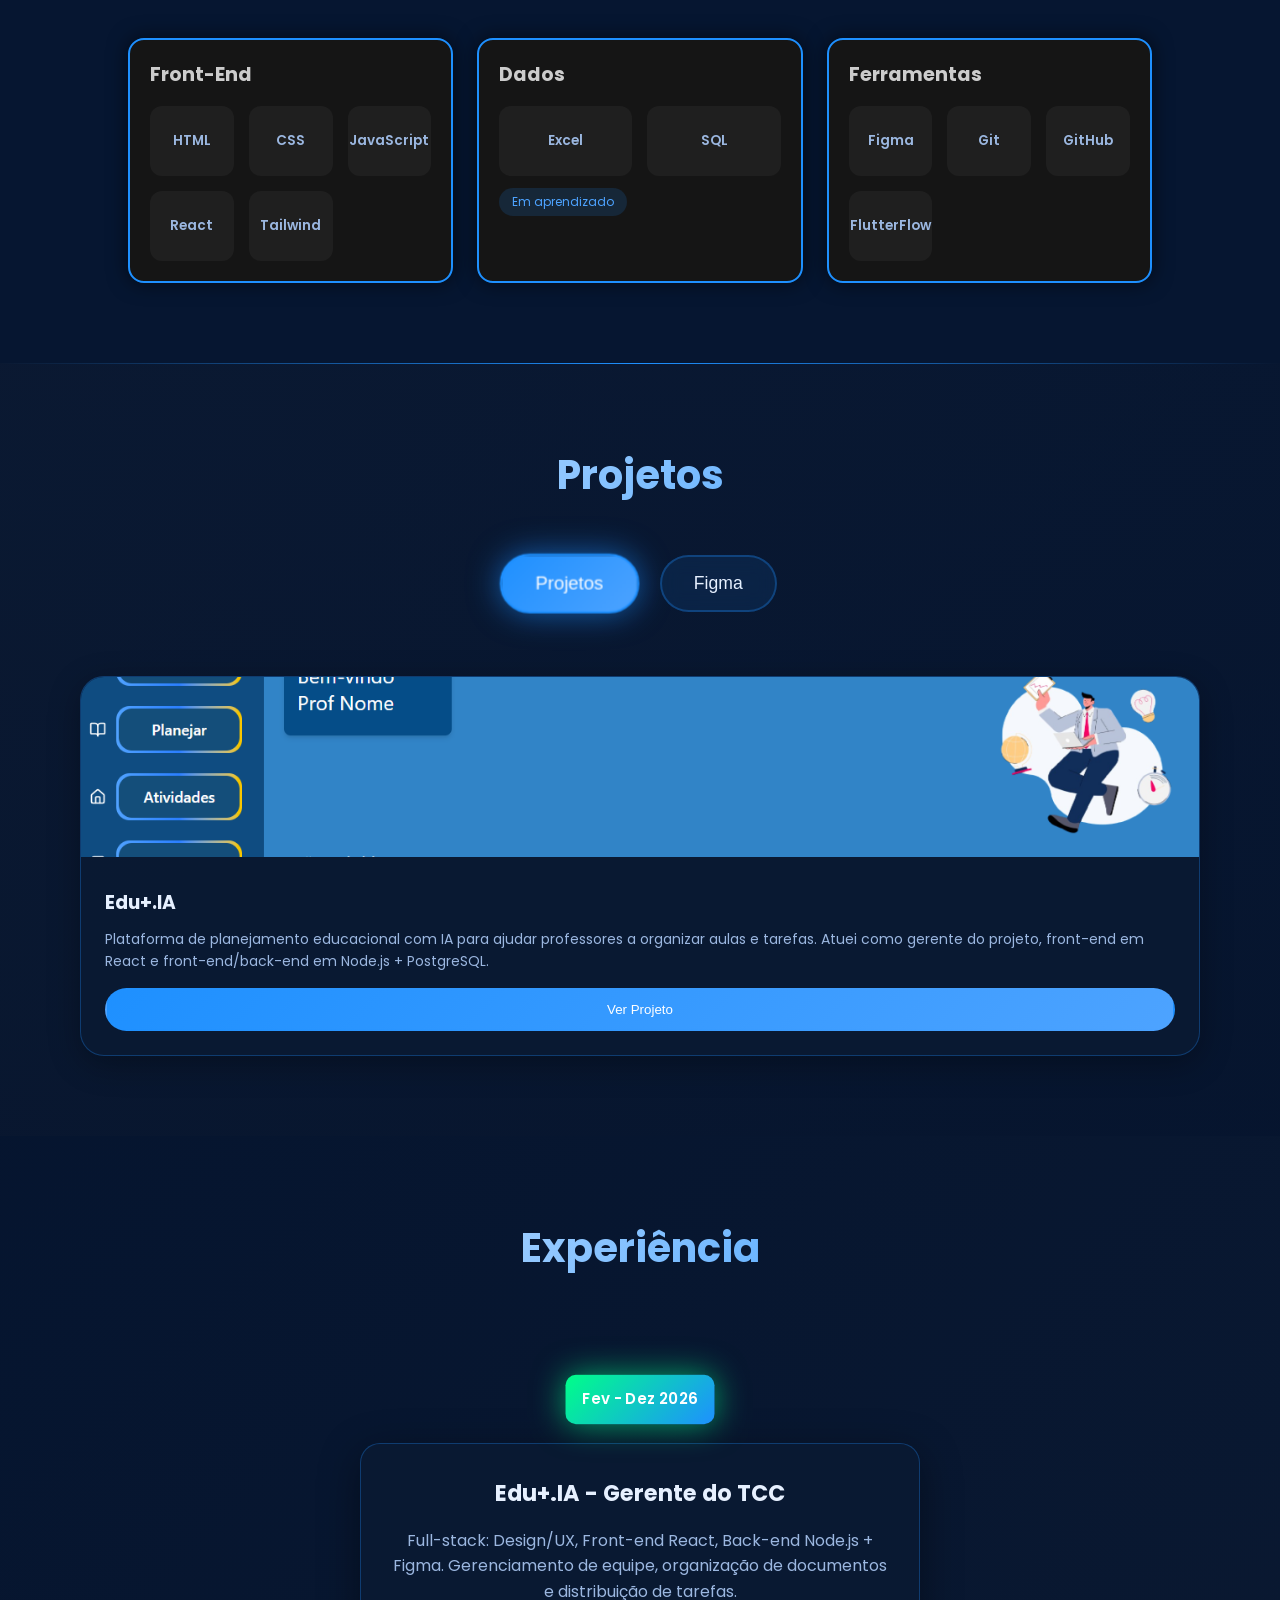
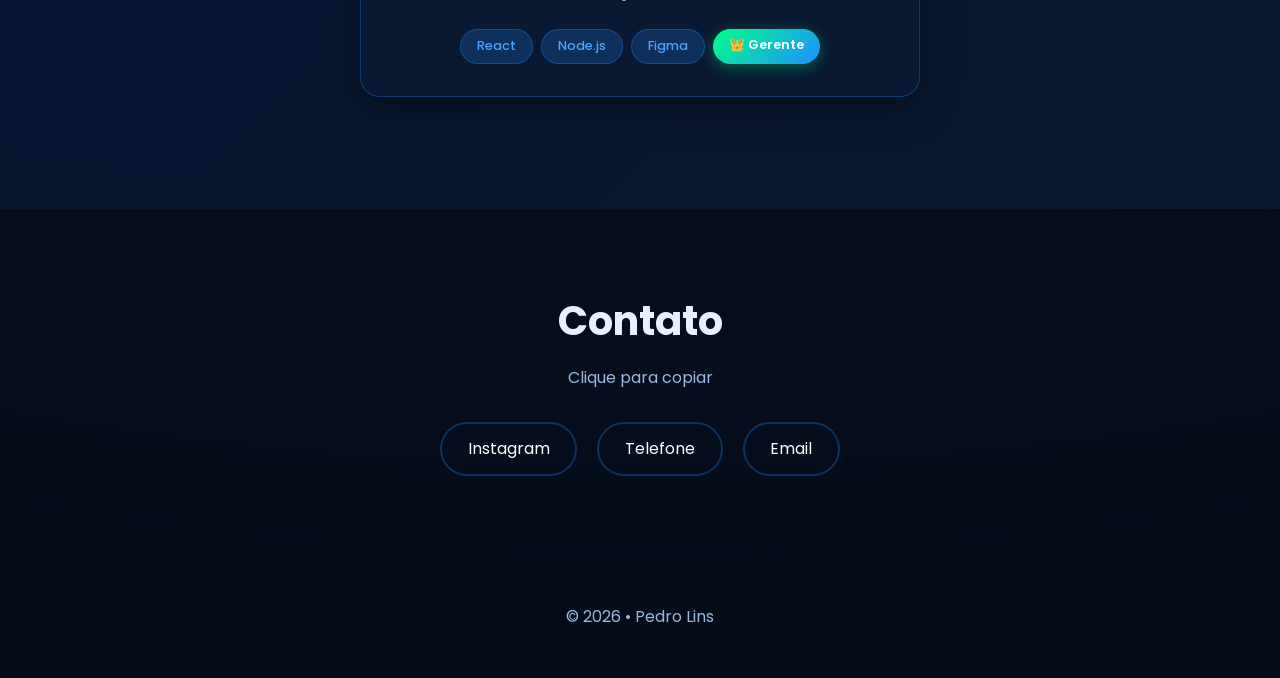
==== commit ca6822fa: "padronizando as skils" ====
--- a/Portifólio/index.html
+++ b/Portifólio/index.html
@@ -90,7 +90,7 @@
               protótipo no Figma até a interface funcionando — e de entender
               os números por trás de um produto. Meu objetivo é conseguir um
               estágio onde eu possa aplicar essas duas frentes e continuar
-              evoluindo como profissional. 
+              evoluindo como profissional. 💡
             </p>
           </div>
 
@@ -109,14 +109,9 @@
           <div class="skill-group reveal">
             <h5>Front-End</h5>
             <div class="skill-icons">
-              <figure title="HTML"><img src="./src/html-logo-png-3.png" alt="HTML" /></figure>
-              <figure title="CSS"><img src="./src/R.png" alt="CSS" /></figure>
-              <figure title="JavaScript">
-                <img
-                  src="./src/javascript-logo-javascript-icon-transparent-free-png.webp"
-                  alt="JavaScript"
-                />
-              </figure>
+              <figure title="HTML"><span class="skill-text">HTML</span></figure>
+              <figure title="CSS"><span class="skill-text">CSS</span></figure>
+              <figure title="JavaScript"><span class="skill-text">JavaScript</span></figure>
               <figure title="React"><span class="skill-text">React</span></figure>
               <figure title="Tailwind"><span class="skill-text">Tailwind</span></figure>
             </div>
@@ -134,7 +129,7 @@
           <div class="skill-group reveal">
             <h5>Ferramentas</h5>
             <div class="skill-icons">
-              <figure title="Figma"><img src="./src/figma-removebg-preview.png" alt="Figma" /></figure>
+              <figure title="Figma"><span class="skill-text">Figma</span></figure>
               <figure title="Git"><span class="skill-text">Git</span></figure>
               <figure title="GitHub"><span class="skill-text">GitHub</span></figure>
               <figure title="FlutterFlow"><span class="skill-text">FlutterFlow</span></figure>
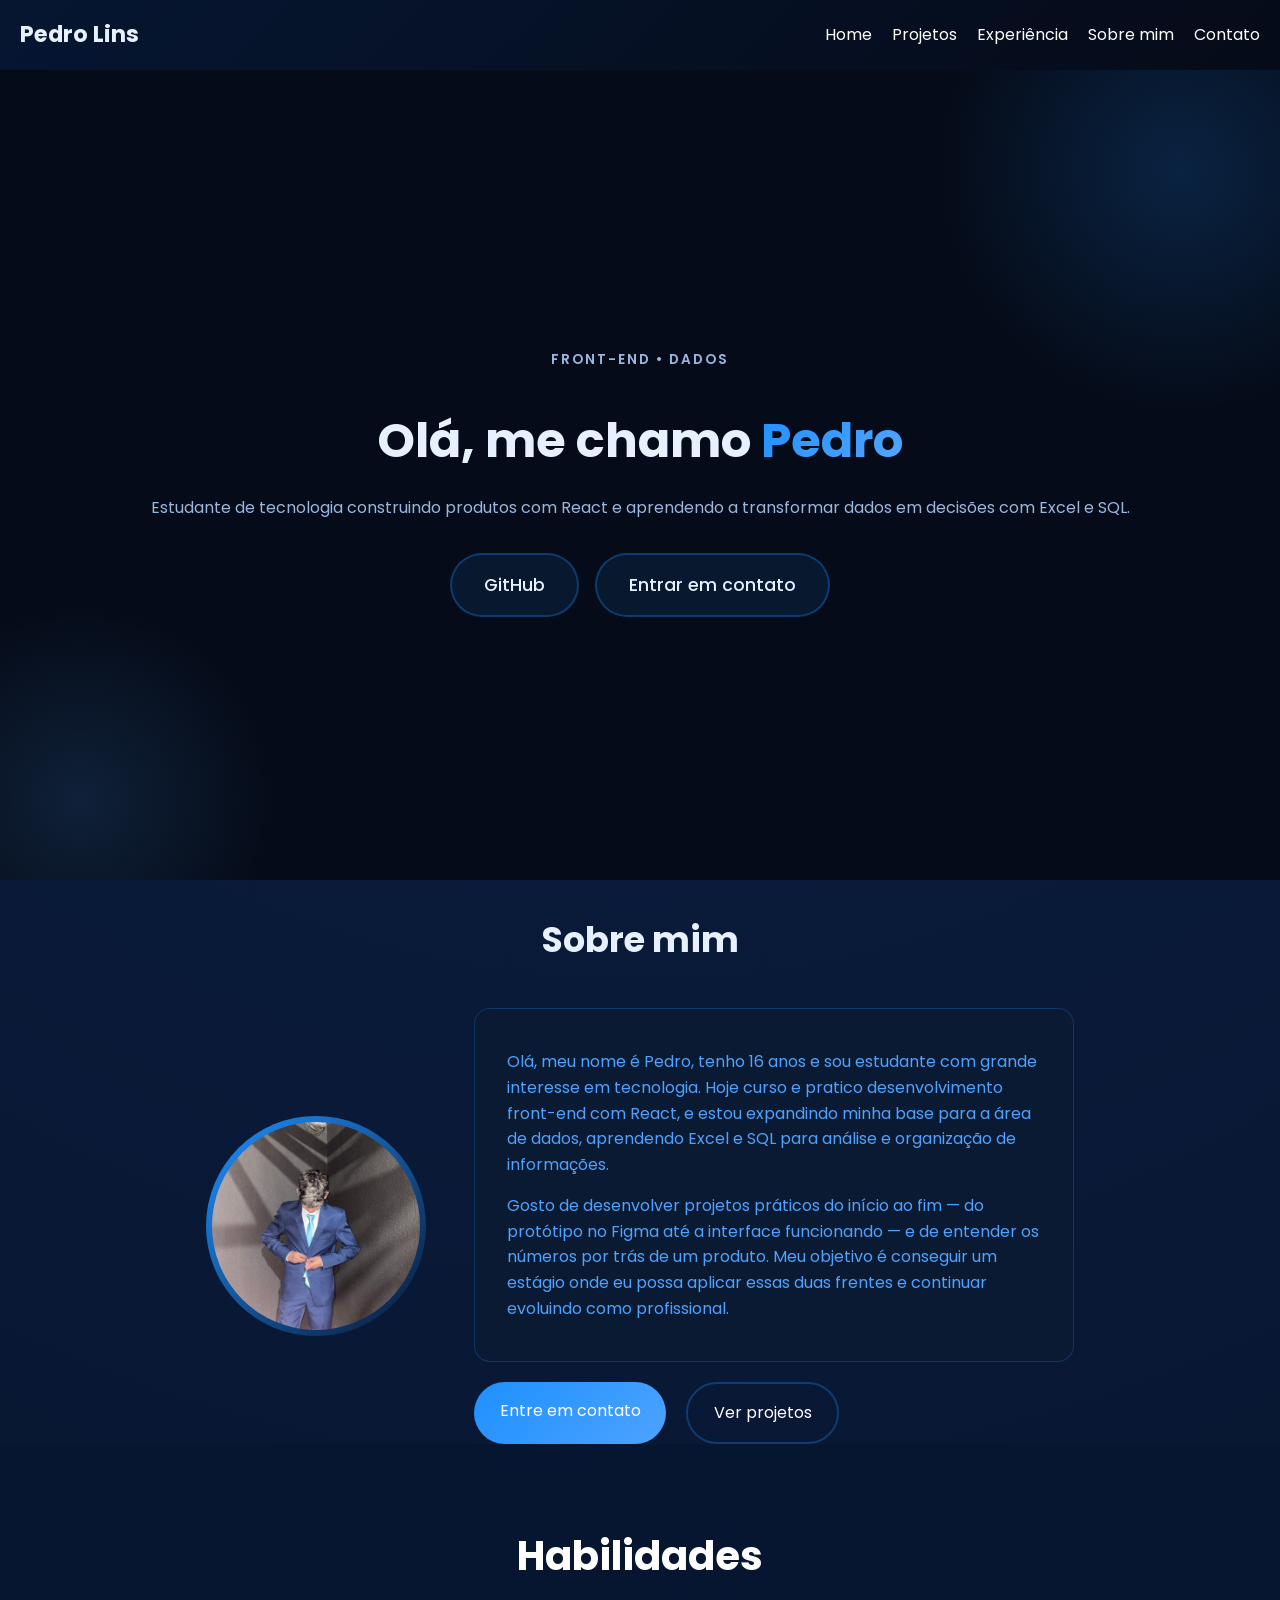
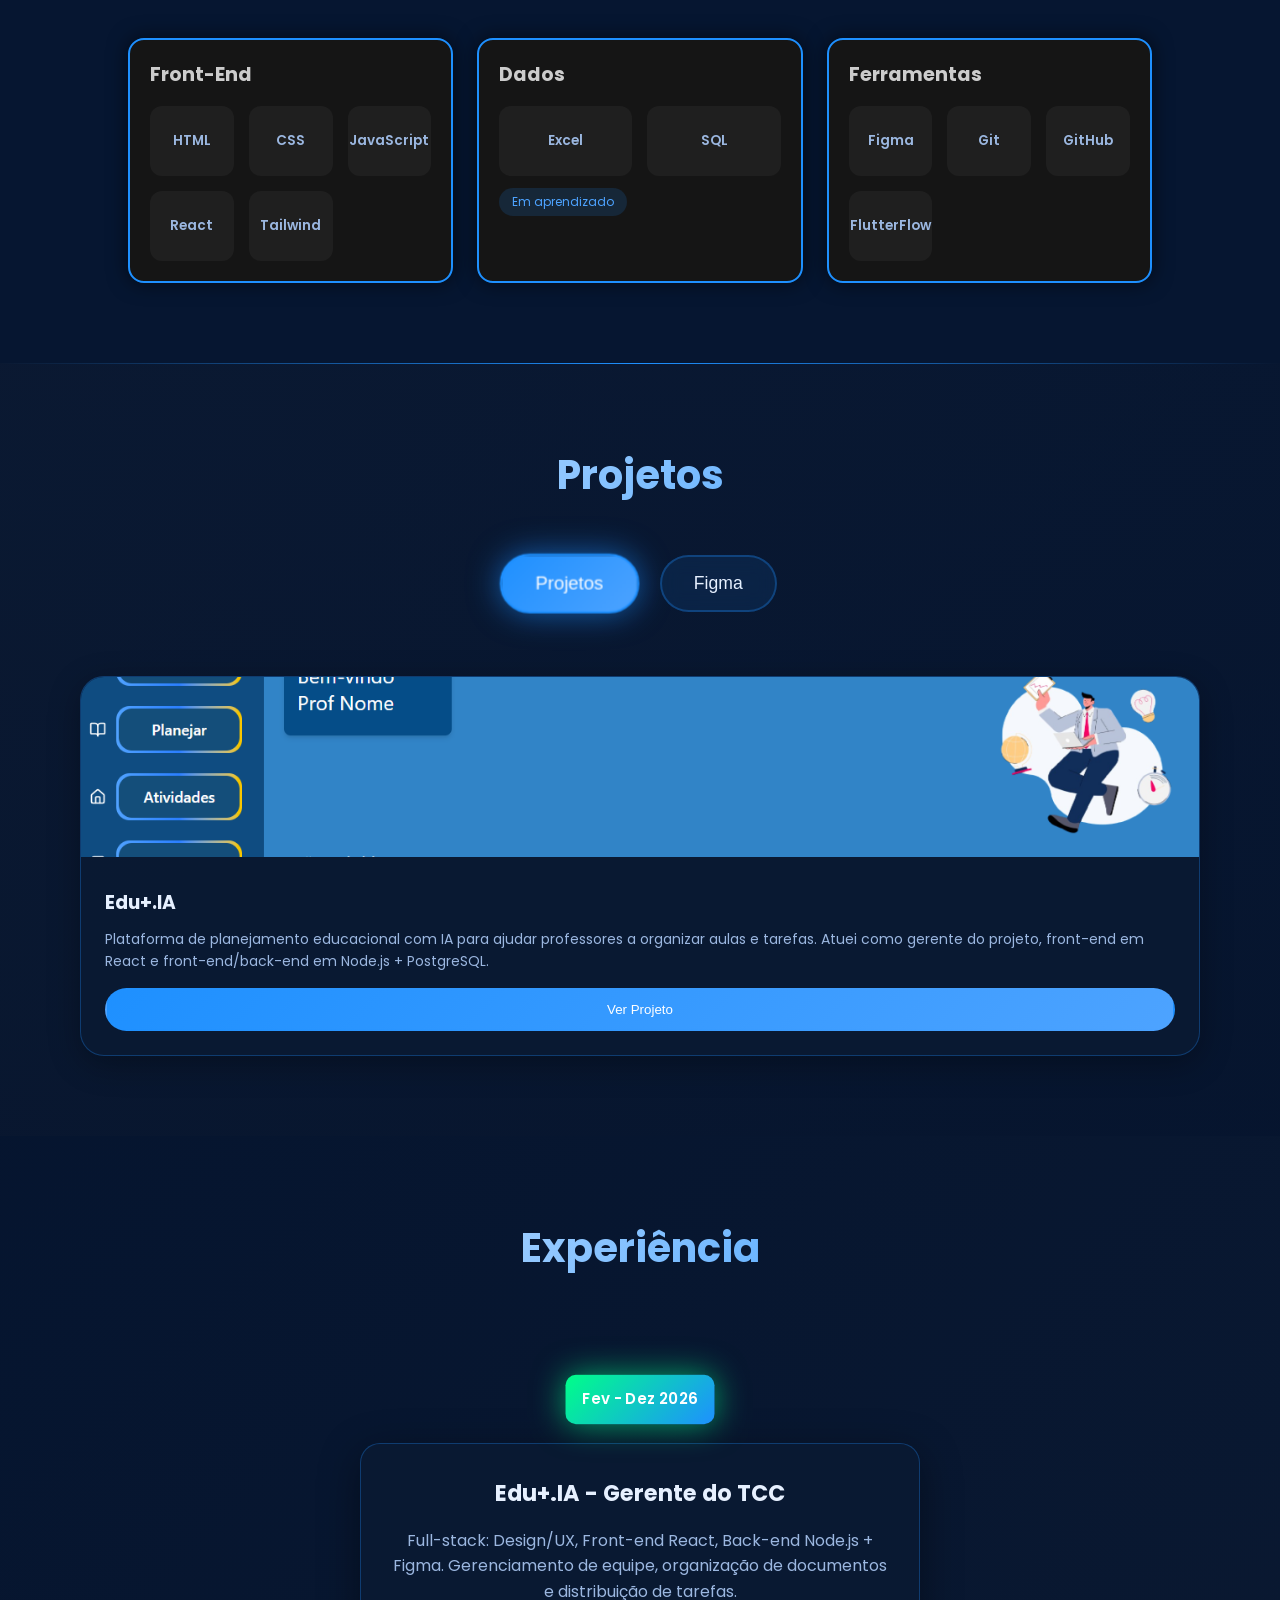
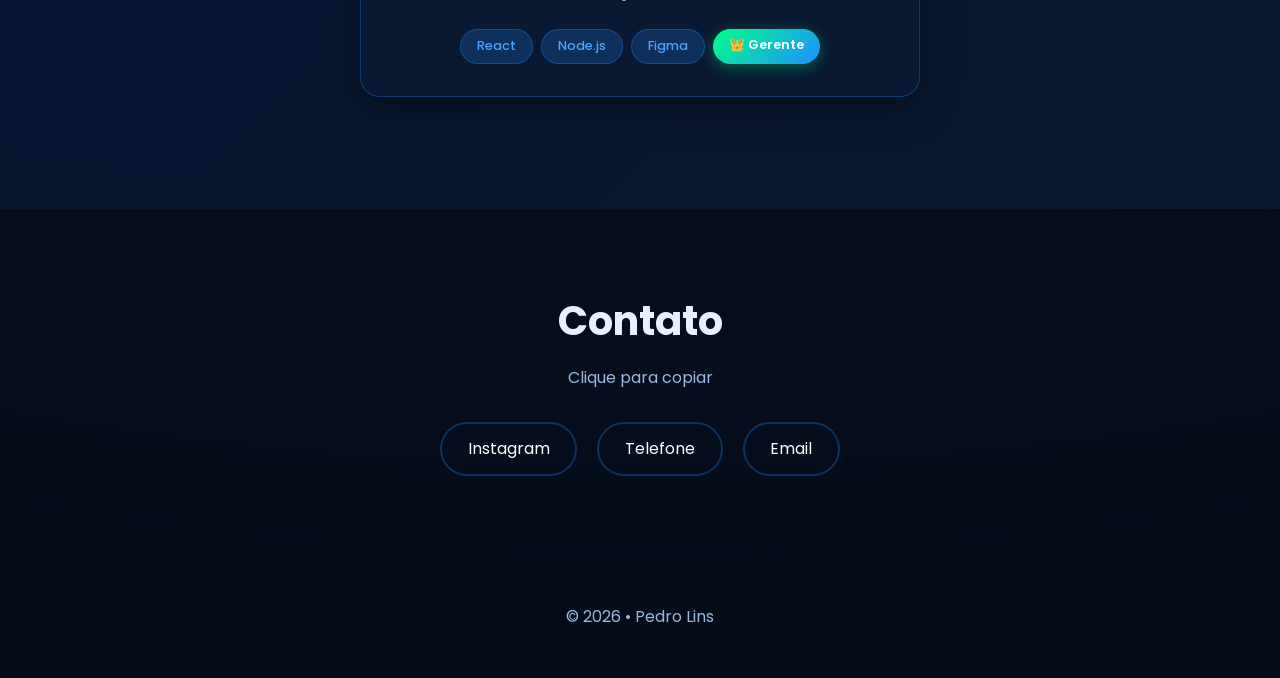
==== commit c4113832: "Atualizar o index.html" ====
--- a/Portifólio/index.html
+++ b/Portifólio/index.html
@@ -47,7 +47,7 @@
           <h1>Olá, me chamo <span>Pedro</span></h1>
           <p>
             Estudante de tecnologia construindo produtos com React e
-            aprendendo a transformar dados em decisões com Excel e SQL. 🚀
+            aprendendo a transformar dados em decisões com Excel e SQL. 
           </p>
 
           <div class="main-buttons">
@@ -90,7 +90,7 @@
               protótipo no Figma até a interface funcionando — e de entender
               os números por trás de um produto. Meu objetivo é conseguir um
               estágio onde eu possa aplicar essas duas frentes e continuar
-              evoluindo como profissional. 💡
+              evoluindo como profissional. 
             </p>
           </div>
 
